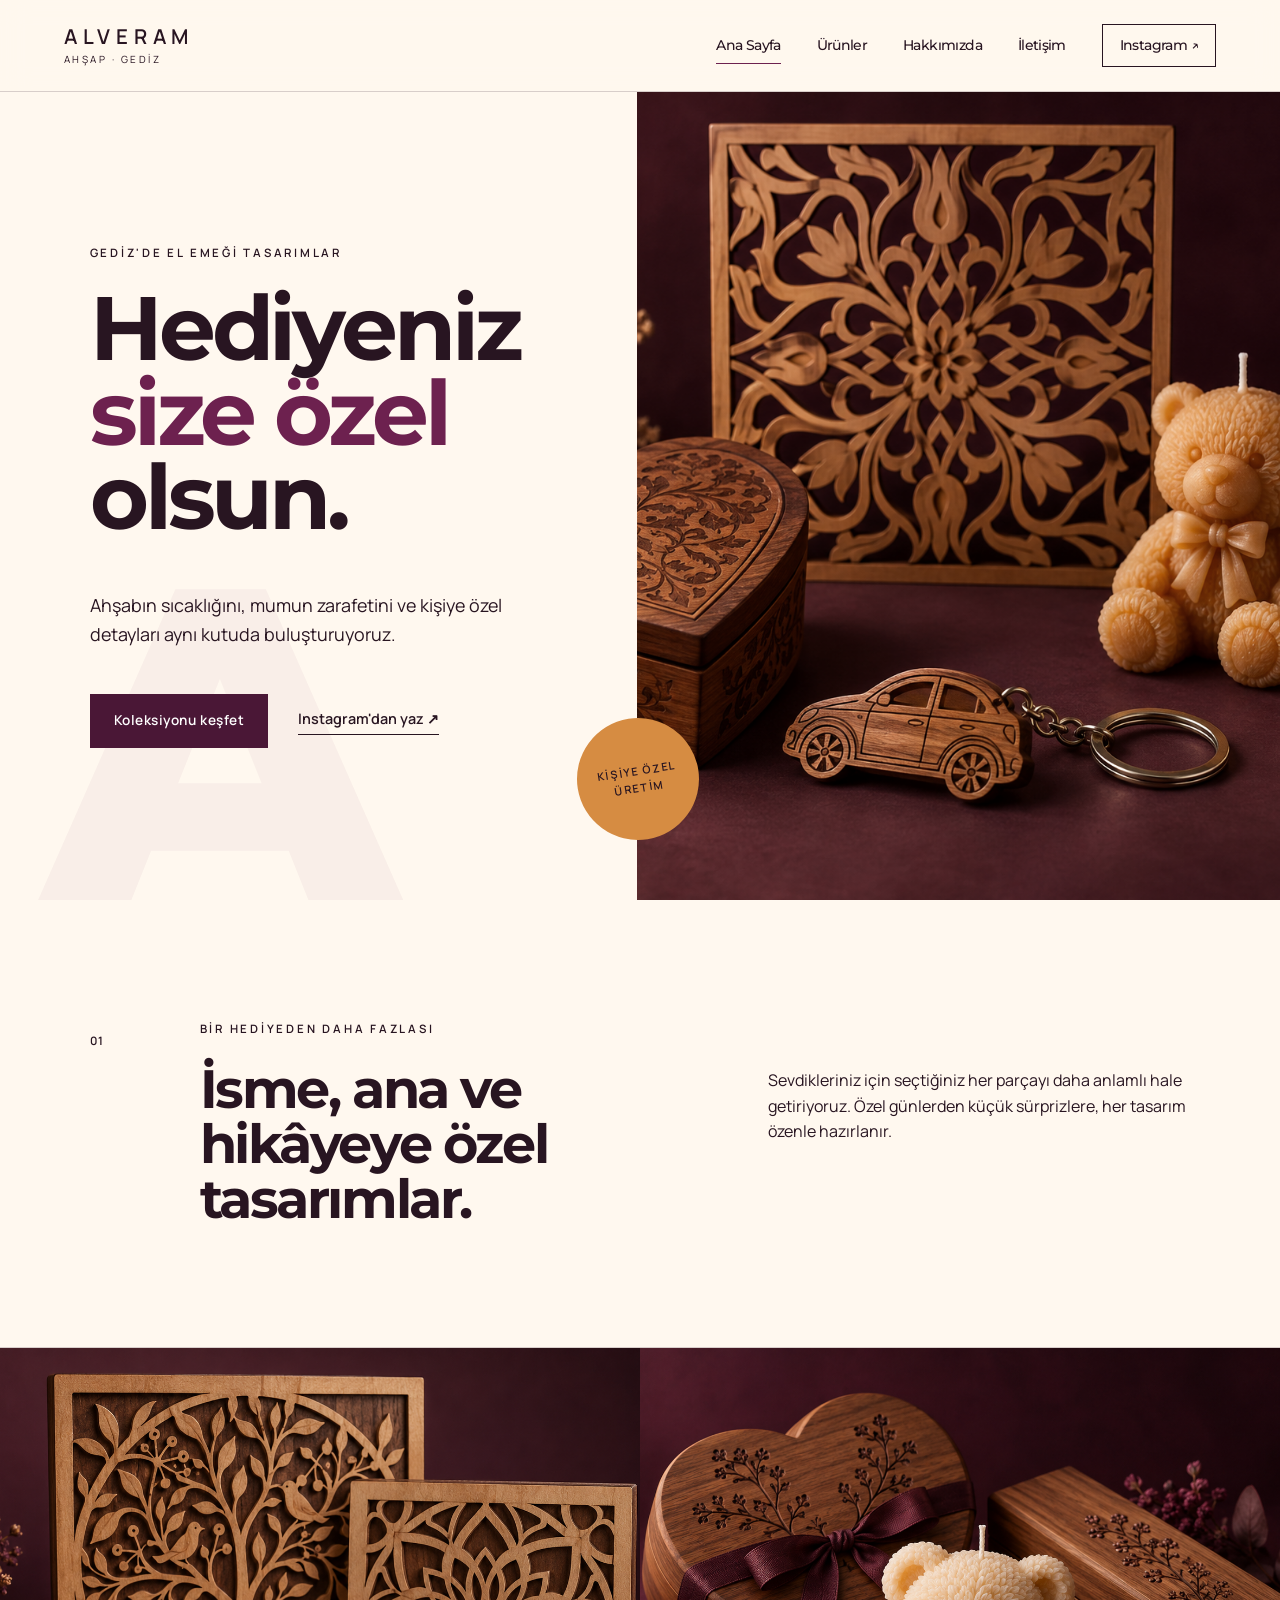
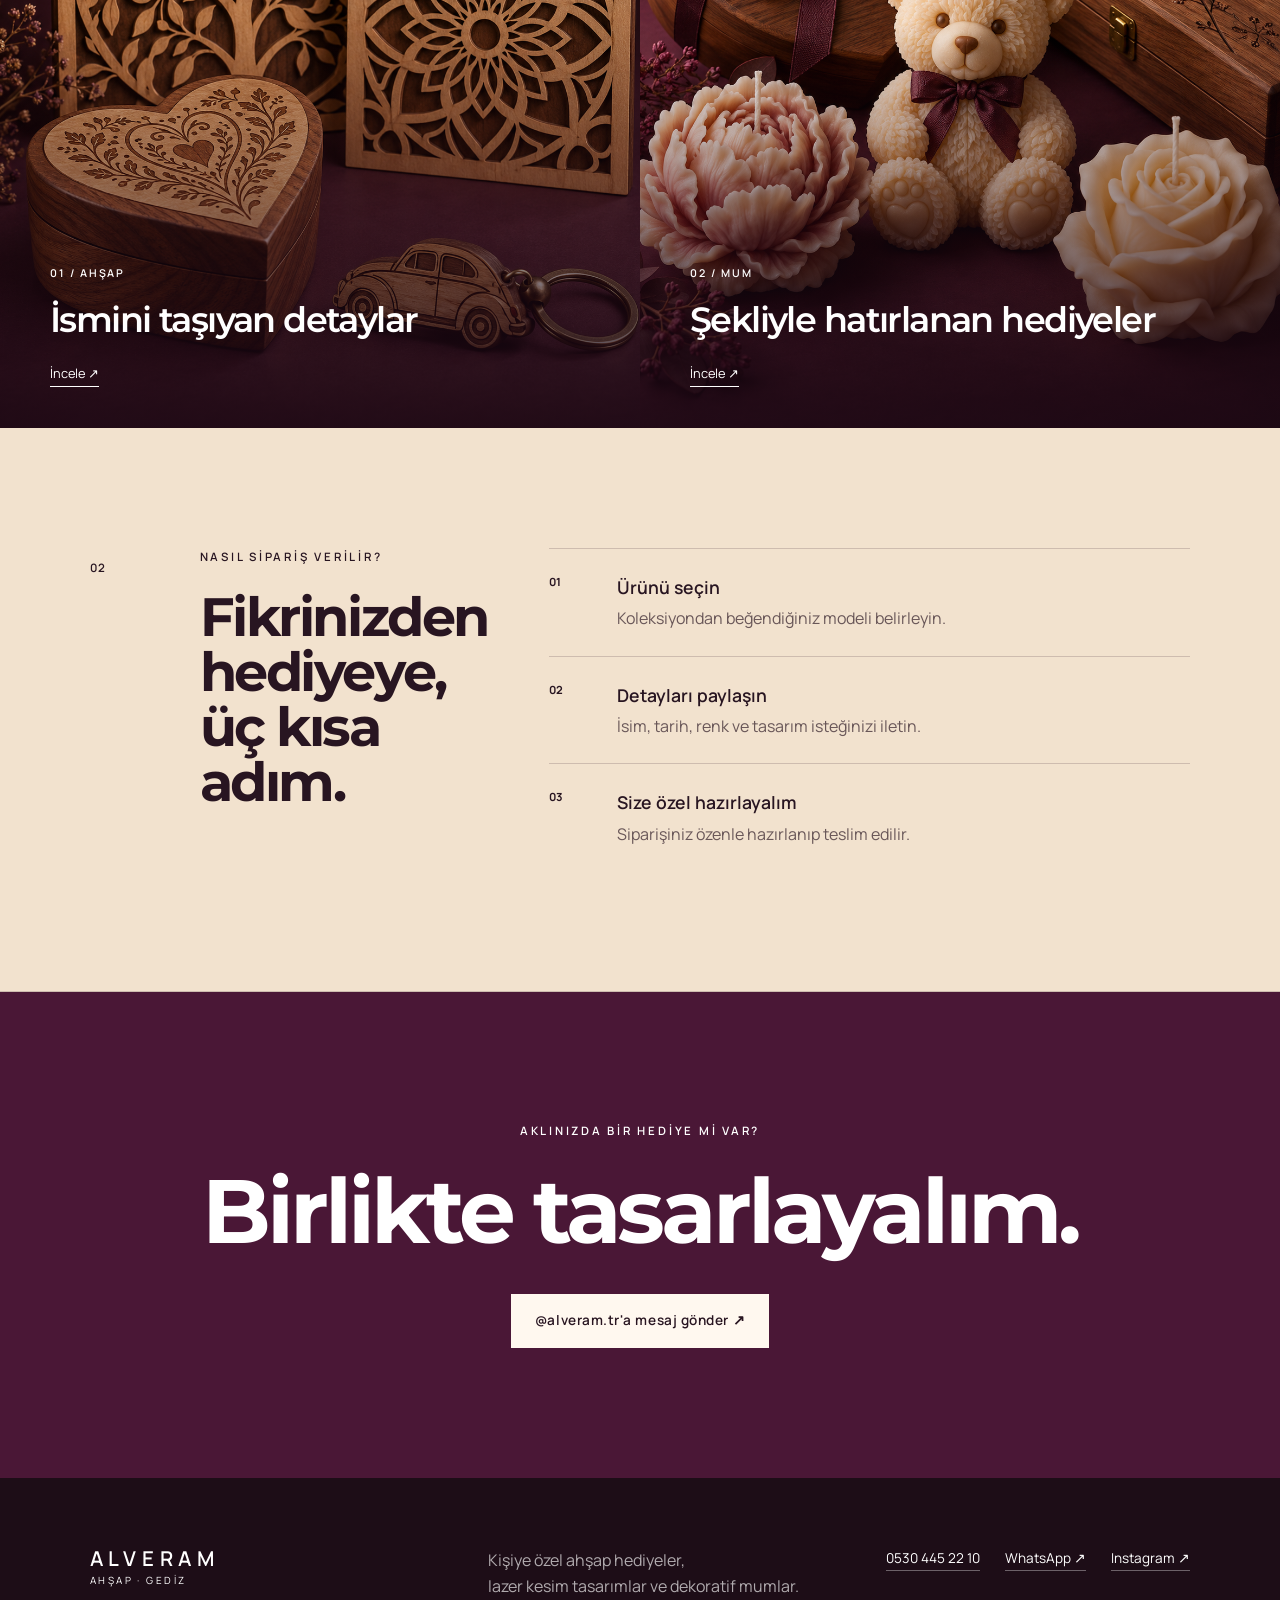
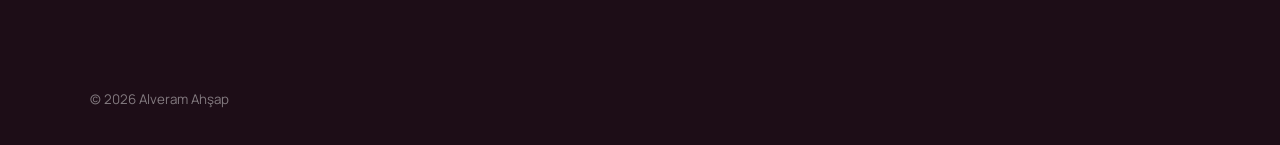
==== index.html @ 9554a05e "Add files via upload" ====
<!doctype html>
<html lang="tr"><head><meta charset="UTF-8"><meta name="viewport" content="width=device-width,initial-scale=1"><title>Alveram Ahşap | Kişiye Özel Hediyeler – Gediz</title><meta name="description" content="Gediz, Kütahya'da kişiye özel ahşap anahtarlıklar, araba hediyeleri, hediye kutuları, lazer kesim tablolar ve dekoratif mumlar."><link rel="icon" href="assets/favicon.svg"><link rel="stylesheet" href="assets/style.css"></head>
<body><div id="site-header"></div><main><section class="hero"><div class="hero-copy"><p class="eyebrow">GEDİZ'DE EL EMEĞİ TASARIMLAR</p><h1>Hediyeniz<br><em>size özel</em> olsun.</h1><p>Ahşabın sıcaklığını, mumun zarafetini ve kişiye özel detayları aynı kutuda buluşturuyoruz.</p><div class="hero-actions"><a class="button primary" href="urunler.html">Koleksiyonu keşfet</a><a class="text-link" href="https://www.instagram.com/alveram.tr/" target="_blank" rel="noopener">Instagram'dan yaz <span>↗</span></a></div></div><div class="hero-visual"><img src="assets/hero.jpg" alt="Alveram Ahşap kişiye özel hediye koleksiyonu"><span class="stamp">KİŞİYE ÖZEL<br>ÜRETİM</span></div></section><section class="intro"><p class="section-no">01</p><div><p class="eyebrow">BİR HEDİYEDEN DAHA FAZLASI</p><h2>İsme, ana ve hikâyeye özel tasarımlar.</h2></div><p>Sevdikleriniz için seçtiğiniz her parçayı daha anlamlı hale getiriyoruz. Özel günlerden küçük sürprizlere, her tasarım özenle hazırlanır.</p></section><section class="featured"><article class="feature-card wood"><img src="assets/wood.jpg" alt="Ahşap anahtarlık ve lazer kesim hediye tasarımları"><div><span>01 / AHŞAP</span><h3>İsmini taşıyan detaylar</h3><a href="urunler.html#ahsap">İncele ↗</a></div></article><article class="feature-card candle"><img src="assets/candles.jpg" alt="Ayıcık ve çiçek biçimli dekoratif mumlar"><div><span>02 / MUM</span><h3>Şekliyle hatırlanan hediyeler</h3><a href="urunler.html#mum">İncele ↗</a></div></article></section><section class="process"><p class="section-no">02</p><div><p class="eyebrow">NASIL SİPARİŞ VERİLİR?</p><h2>Fikrinizden hediyeye, üç kısa adım.</h2></div><ol><li><b>01</b><span>Ürünü seçin</span><p>Koleksiyondan beğendiğiniz modeli belirleyin.</p></li><li><b>02</b><span>Detayları paylaşın</span><p>İsim, tarih, renk ve tasarım isteğinizi iletin.</p></li><li><b>03</b><span>Size özel hazırlayalım</span><p>Siparişiniz özenle hazırlanıp teslim edilir.</p></li></ol></section><section class="cta"><p class="eyebrow">AKLINIZDA BİR HEDİYE Mİ VAR?</p><h2>Birlikte tasarlayalım.</h2><a class="button light" href="https://www.instagram.com/alveram.tr/" target="_blank" rel="noopener">@alveram.tr'a mesaj gönder ↗</a></section></main><div id="site-footer"></div><script src="assets/app.js"></script></body></html>
---- assets/style.css ----
@import url('https://fonts.googleapis.com/css2?family=Manrope:wght@400;500;600;700&family=Montserrat:wght@600;700;800&display=swap');
:root{--ink:#281521;--plum:#4a1736;--berry:#6d214f;--rose:#e7a8b9;--cream:#fff8ef;--sand:#f2e2ce;--gold:#d68c42;--line:rgba(40,21,33,.18);--serif:'Montserrat',sans-serif;--sans:'Manrope',sans-serif}
*{box-sizing:border-box}html{scroll-behavior:smooth}body{margin:0;background:var(--cream);color:var(--ink);font-family:var(--sans);font-size:16px;line-height:1.6}body.menu-open{overflow:hidden}img{display:block;width:100%;height:100%;object-fit:cover}a{color:inherit;text-decoration:none}.nav{height:92px;padding:0 clamp(22px,5vw,76px);display:flex;align-items:center;justify-content:space-between;border-bottom:1px solid var(--line);position:relative;z-index:20;background:rgba(255,248,239,.94);backdrop-filter:blur(14px)}.brand{display:flex;flex-direction:column;line-height:1}.brand span{font-weight:600;font-size:1.28rem;letter-spacing:.28em}.brand small{font-size:.62rem;letter-spacing:.25em;margin-top:8px}.nav nav{display:flex;align-items:center;gap:clamp(18px,2.8vw,42px)}.nav nav a{font-size:.85rem;font-weight:500;position:relative}.nav nav a:not(.nav-cta)::after{content:'';position:absolute;left:0;right:100%;bottom:-8px;height:1px;background:var(--berry);transition:.3s}.nav nav a:hover::after,.nav nav a.active::after{right:0}.nav-cta{border:1px solid var(--ink);padding:10px 17px}.menu-toggle{display:none;border:0;background:none;width:44px;height:44px;padding:11px}.menu-toggle i{display:block;height:1px;background:var(--ink);margin:7px 0}.hero{min-height:calc(100vh - 92px);display:grid;grid-template-columns:46% 54%;padding-left:clamp(22px,7vw,110px);overflow:hidden}.hero-copy{display:flex;flex-direction:column;justify-content:center;padding:70px 8vw 70px 0;position:relative}.hero-copy:after{content:'A';position:absolute;font-family:var(--serif);font-style:italic;font-size:29rem;line-height:1;color:rgba(109,33,79,.045);z-index:-1;left:-4vw;bottom:-5rem}.eyebrow{font-size:.72rem;font-weight:600;letter-spacing:.24em;margin:0 0 24px}.hero h1,.page-head h1,.about-hero h1,.contact-hero h1{font-size:clamp(3.5rem,7vw,7rem);line-height:.9;letter-spacing:-.055em;margin:0 0 34px;font-weight:500}.hero h1 em,.page-head h1 em,.about-hero h1 em,.contact-hero h1 em{font-family:var(--serif);color:var(--berry);font-weight:500}.hero-copy>p:not(.eyebrow){max-width:520px;font-size:1.12rem}.hero-actions{display:flex;align-items:center;gap:30px;margin-top:28px}.button{display:inline-flex;justify-content:center;align-items:center;min-height:54px;padding:13px 24px;font-size:.85rem;font-weight:600;letter-spacing:.04em}.primary{background:var(--plum);color:white}.text-link{font-size:.9rem;font-weight:600;border-bottom:1px solid var(--ink);padding-bottom:4px}.hero-visual{position:relative;min-height:650px;background:var(--plum)}.hero-visual img{filter:saturate(.92)}.stamp{position:absolute;left:-60px;bottom:60px;width:122px;height:122px;border-radius:50%;background:var(--gold);display:flex;align-items:center;justify-content:center;text-align:center;font-size:.68rem;font-weight:600;letter-spacing:.16em;transform:rotate(-9deg)}.intro,.process,.manifesto,.order-guide{padding:120px clamp(22px,7vw,110px);display:grid;grid-template-columns:70px minmax(260px,1fr) minmax(280px,.8fr);gap:40px;border-bottom:1px solid var(--line)}.section-no{font-size:.72rem;font-weight:600;letter-spacing:.14em}.intro h2,.process h2,.catalog-title h2,.manifesto h2,.order-guide h2{font-family:var(--serif);font-size:clamp(2.2rem,4.2vw,4rem);font-style:italic;font-weight:500;line-height:1.08;margin:0}.intro>p:last-child{max-width:450px;margin-top:48px}.featured{display:grid;grid-template-columns:1fr 1fr}.feature-card{height:680px;position:relative;overflow:hidden}.feature-card:after{content:'';position:absolute;inset:40% 0 0;background:linear-gradient(transparent,rgba(28,8,20,.88))}.feature-card img{transition:transform .7s}.feature-card:hover img{transform:scale(1.035)}.feature-card>div{position:absolute;z-index:2;left:50px;right:50px;bottom:42px;color:white}.feature-card span,.contact-card>span{font-size:.67rem;letter-spacing:.18em;font-weight:600}.feature-card h3{font-family:var(--serif);font-size:2.2rem;font-style:italic;margin:7px 0 12px}.feature-card a{font-size:.8rem;border-bottom:1px solid currentColor;padding-bottom:4px}.process{background:var(--sand);grid-template-columns:70px .65fr 1.35fr}.process ol{list-style:none;padding:0;margin:0}.process li{display:grid;grid-template-columns:50px 1fr;column-gap:18px;padding:24px 0;border-top:1px solid var(--line)}.process li b{grid-row:1/3;font-size:.7rem}.process li span{font-weight:600;font-size:1.1rem}.process li p{margin:5px 0 0;color:rgba(40,21,33,.68)}.cta{padding:130px 22px;text-align:center;background:var(--plum);color:white}.cta h2{font-family:var(--serif);font-size:clamp(3rem,7vw,6.5rem);font-style:italic;font-weight:500;line-height:1;margin:0 0 38px}.light{background:var(--cream);color:var(--ink)}.page{overflow:hidden}.page-head{padding:110px clamp(22px,7vw,110px) 80px}.page-head>p:last-child{max-width:590px;font-size:1.1rem}.category-nav{position:sticky;top:0;z-index:12;display:flex;justify-content:center;gap:10px;padding:16px 22px;background:var(--plum);color:white}.category-nav a{padding:8px 18px;font-size:.8rem;border:1px solid rgba(255,255,255,.3)}.catalog-section{padding:110px clamp(22px,7vw,110px)}.catalog-section.alt{background:var(--sand)}.catalog-title{display:grid;grid-template-columns:70px 1fr;gap:40px;margin-bottom:58px}.product-grid{display:grid;grid-template-columns:repeat(3,1fr);border-top:1px solid var(--line);border-left:1px solid var(--line)}.product-card{min-height:330px;padding:35px;border-right:1px solid var(--line);border-bottom:1px solid var(--line);display:flex;flex-direction:column;justify-content:flex-end}.product-card.visual{padding:0;grid-row:span 2;min-height:660px}.product-card.visual.tall{grid-row:auto;min-height:430px}.product-card>span{font-size:.7rem;letter-spacing:.14em;margin-bottom:auto}.product-card h3{font-family:var(--serif);font-style:italic;font-weight:500;font-size:2rem;line-height:1.1;margin:30px 0 10px}.product-card p{margin:0;color:rgba(40,21,33,.68)}.compact{padding:100px 22px}.compact h2{font-size:clamp(2.7rem,6vw,5.5rem)}.about-hero{padding:110px clamp(22px,7vw,110px);display:grid;grid-template-columns:1.4fr .6fr;gap:7vw;align-items:end}.about-note{border-top:1px solid var(--line);padding-top:24px}.about-note span{font-size:.7rem;letter-spacing:.15em}.about-note p{font-size:1.12rem;margin-top:28px}.about-image{height:70vh;min-height:540px}.manifesto{grid-template-columns:70px 1fr .8fr}.manifesto>div>p:last-child{max-width:650px;margin-top:32px}.manifesto blockquote{font-family:var(--serif);font-size:2rem;font-style:italic;line-height:1.35;margin:52px 0 0;padding-left:30px;border-left:2px solid var(--gold)}.values{display:grid;grid-template-columns:repeat(3,1fr);background:var(--plum);color:white;padding:0 clamp(22px,7vw,110px)}.values article{padding:70px 40px;min-height:320px;border-right:1px solid rgba(255,255,255,.18)}.values article:first-child{border-left:1px solid rgba(255,255,255,.18)}.values span{font-size:.7rem}.values h3{font-family:var(--serif);font-style:italic;font-size:2.4rem;font-weight:500;margin:70px 0 12px}.contact-hero{padding:110px clamp(22px,7vw,110px) 90px}.contact-hero>p:last-child{max-width:670px;font-size:1.12rem}.contact-grid{display:grid;grid-template-columns:1fr 1fr}.contact-card{min-height:420px;padding:60px clamp(28px,6vw,90px);display:flex;flex-direction:column;align-items:flex-start}.contact-card.instagram{background:var(--berry);color:white}.contact-card.location{background:var(--sand)}.contact-card h2{font-family:var(--serif);font-size:clamp(2.7rem,5vw,5rem);font-style:italic;font-weight:500;margin:50px 0 15px;line-height:1}.contact-card p{max-width:480px}.contact-card b{margin-top:auto;border-bottom:1px solid currentColor}.order-guide{grid-template-columns:70px .8fr 1.2fr}.order-guide ul{list-style:none;margin:0;padding:0}.order-guide li{padding:22px 0;border-top:1px solid var(--line);font-weight:500}.order-guide li span{display:inline-block;width:54px;font-size:.7rem}footer{padding:70px clamp(22px,7vw,110px) 35px;background:#1d0d17;color:white;display:grid;grid-template-columns:1fr 1fr auto;gap:50px;align-items:start}.footer-brand{color:white}footer p{margin:0;color:rgba(255,255,255,.65)}footer>div:nth-child(3){display:flex;gap:25px}footer a{font-size:.85rem;border-bottom:1px solid rgba(255,255,255,.35)}footer>small{grid-column:1/-1;margin-top:40px;color:rgba(255,255,255,.45)}
@media(max-width:900px){.nav{height:76px}.nav nav{display:none;position:fixed;inset:76px 0 0;background:var(--cream);flex-direction:column;align-items:flex-start;padding:50px 28px;gap:28px}.nav nav.open{display:flex}.nav nav a{font-family:var(--serif);font-style:italic;font-size:2rem}.nav-cta{font-family:var(--sans)!important;font-style:normal!important;font-size:.85rem!important}.menu-toggle{display:block}.hero{grid-template-columns:1fr;padding:0}.hero-copy{padding:80px 24px}.hero-copy:after{font-size:18rem}.hero-visual{min-height:520px}.stamp{left:auto;right:20px;bottom:20px;width:102px;height:102px}.intro,.process,.manifesto,.order-guide{padding:80px 24px;grid-template-columns:45px 1fr}.intro>p:last-child,.process ol,.manifesto blockquote,.order-guide ul{grid-column:2}.featured{grid-template-columns:1fr}.feature-card{height:560px}.feature-card>div{left:26px;right:26px}.process{grid-template-columns:45px 1fr}.page-head,.about-hero,.contact-hero{padding:80px 24px 60px}.category-nav{justify-content:flex-start;overflow-x:auto}.category-nav a{white-space:nowrap}.catalog-section{padding:80px 24px}.product-grid{grid-template-columns:1fr 1fr}.product-card.visual{grid-row:auto;min-height:430px}.about-hero{grid-template-columns:1fr}.about-image{height:58vh}.values{grid-template-columns:1fr;padding:0 24px}.values article,.values article:first-child{border-left:1px solid rgba(255,255,255,.18);border-bottom:1px solid rgba(255,255,255,.18)}.contact-grid{grid-template-columns:1fr}.order-guide{grid-template-columns:45px 1fr}footer{grid-template-columns:1fr 1fr}.footer-brand{grid-column:1/-1}}
@media(max-width:580px){.brand span{font-size:1.05rem}.hero h1,.page-head h1,.about-hero h1,.contact-hero h1{font-size:3.3rem}.hero-actions{align-items:flex-start;flex-direction:column}.hero-visual{min-height:440px}.intro,.process,.manifesto,.order-guide{grid-template-columns:1fr;gap:20px}.intro>p:last-child,.process ol,.manifesto blockquote,.order-guide ul{grid-column:1}.section-no{margin-bottom:0}.feature-card{height:500px}.catalog-title{grid-template-columns:1fr;gap:12px}.product-grid{grid-template-columns:1fr}.product-card{min-height:270px}.contact-card{min-height:380px}.cta{padding:90px 22px}footer{grid-template-columns:1fr}footer>div:nth-child(3){flex-direction:column;align-items:flex-start;gap:12px}}
@media(prefers-reduced-motion:reduce){html{scroll-behavior:auto}.feature-card img{transition:none}}

/* Daha doğal, çağdaş marka tipografisi */
:root{--serif:'Montserrat',sans-serif;--sans:'Manrope',sans-serif}
.hero h1,.page-head h1,.about-hero h1,.contact-hero h1,.intro h2,.process h2,.catalog-title h2,.manifesto h2,.order-guide h2,.feature-card h3,.product-card h3,.values h3,.contact-card h2,.cta h2,.nav nav a{font-family:var(--serif);font-style:normal;letter-spacing:-.045em}
.hero h1,.page-head h1,.about-hero h1,.contact-hero h1{font-weight:700;line-height:.94}
.hero h1 em,.page-head h1 em,.about-hero h1 em,.contact-hero h1 em{font-family:inherit;font-style:normal;font-weight:700;color:var(--berry)}
.intro h2,.process h2,.catalog-title h2,.manifesto h2,.order-guide h2,.cta h2{font-weight:700;line-height:1.02}
.feature-card h3,.product-card h3,.values h3,.contact-card h2{font-weight:600}
.hero-copy:after{font-family:var(--serif);font-style:normal;font-weight:800}
.manifesto blockquote{font-family:var(--sans);font-style:normal;font-size:1.55rem;font-weight:500;line-height:1.5}
@media(max-width:900px){.nav nav a{font-family:var(--serif);font-style:normal;font-weight:700;letter-spacing:-.03em}.nav-cta{font-family:var(--sans)!important;font-style:normal!important;letter-spacing:0!important}}

/* Mobil menü: içerikten tamamen bağımsız, tam ekran katman */
@media(max-width:900px){
  .nav{position:relative;z-index:1000;background:var(--cream)}
  .nav nav{position:fixed;z-index:999;top:76px;right:0;bottom:0;left:0;width:100%;height:calc(100dvh - 76px);padding:42px 28px 32px;background:var(--cream);overflow-y:auto;overscroll-behavior:contain;align-items:flex-start;justify-content:flex-start;gap:0}
  .nav nav.open{display:flex}
  .nav nav a{display:block;width:100%;padding:18px 0;border-bottom:1px solid var(--line);font-size:clamp(1.55rem,7vw,2rem);line-height:1.15}
  .nav nav a:not(.nav-cta)::after{display:none}
  .nav nav .nav-cta{width:auto;margin-top:28px;padding:13px 18px;border:1px solid var(--ink);font-size:.9rem!important}
  .menu-toggle{position:relative;z-index:1001}
  .menu-toggle i{transition:transform .25s ease,opacity .2s ease}
  .menu-toggle[aria-expanded="true"] i:first-child{transform:translateY(4px) rotate(45deg)}
  .menu-toggle[aria-expanded="true"] i:last-child{transform:translateY(-4px) rotate(-45deg)}
  body.menu-open main,body.menu-open #site-footer{visibility:hidden}
}

/* Telefon ekranlarında taşma ve iletişim düzeni */
html,body{width:100%;max-width:100%;overflow-x:hidden}
body *{min-width:0}
img,svg{max-width:100%}
.contact-actions{display:flex;flex-wrap:wrap;gap:12px;margin-top:auto;padding-top:28px}
.contact-actions a{display:inline-flex;align-items:center;min-height:46px;padding:10px 16px;border:1px solid currentColor;font-size:.85rem;font-weight:700}
.cta-actions{display:flex;flex-wrap:wrap;justify-content:center;gap:14px}
.outline-light{color:white;border:1px solid rgba(255,255,255,.7)}
.simple-grid .product-card{min-height:300px}
@media(max-width:900px){
  .hero,.page,.catalog-section,.product-grid,.contact-grid,.about-hero,.intro,.process,.manifesto,.order-guide,footer{width:100%;max-width:100%}
  .hero-copy,.page-head,.catalog-section,.contact-hero,.about-hero,.contact-card,.product-card{overflow-wrap:anywhere}
  .category-nav{max-width:100vw;-webkit-overflow-scrolling:touch;scrollbar-width:none}
  .category-nav::-webkit-scrollbar{display:none}
  footer>div:nth-child(3){flex-wrap:wrap}
}
@media(max-width:580px){
  .hero h1,.page-head h1,.about-hero h1,.contact-hero h1{font-size:clamp(2.55rem,13vw,3.2rem);line-height:1}
  .intro h2,.process h2,.catalog-title h2,.manifesto h2,.order-guide h2,.cta h2{font-size:clamp(2rem,10vw,3rem)}
  .product-card h3,.values h3,.contact-card h2{font-size:clamp(1.65rem,8vw,2.3rem)}
  .hero-copy,.page-head,.catalog-section,.contact-hero,.about-hero{padding-left:20px;padding-right:20px}
  .hero-actions,.cta-actions,.contact-actions{width:100%}
  .hero-actions .button,.cta-actions .button,.contact-actions a{width:100%;justify-content:center;text-align:center}
  .product-grid,.contact-grid,.values{grid-template-columns:minmax(0,1fr)}
  .product-card.visual,.product-card.visual.tall{min-height:380px}
  footer{padding-left:22px;padding-right:22px}
  footer>div:nth-child(3){width:100%;flex-direction:column;align-items:flex-start}
}

/* Ürünler sayfası */
.products-hero{display:grid;grid-template-columns:minmax(0,1fr) minmax(420px,.82fr);min-height:720px;background:var(--cream)}
.products-hero-copy{display:flex;flex-direction:column;justify-content:center;padding:90px clamp(32px,7vw,110px)}
.products-hero h1{margin:0 0 34px;font-family:var(--serif);font-size:clamp(3.8rem,6.5vw,6.8rem);font-weight:700;letter-spacing:-.065em;line-height:.9}
.products-hero h1 span{color:var(--berry)}
.products-hero-copy>p:not(.eyebrow){max-width:590px;margin:0 0 30px;font-size:1.08rem}
.products-hero-copy .text-link{align-self:flex-start}
.products-hero-image{position:relative;min-height:620px;overflow:hidden;background:var(--plum)}
.products-hero-image img{transition:transform .7s ease}
.products-hero-image:hover img{transform:scale(1.025)}
.products-hero-image>span{position:absolute;right:30px;bottom:30px;display:flex;width:118px;height:118px;align-items:center;justify-content:center;border-radius:50%;background:var(--gold);font-size:.65rem;font-weight:700;letter-spacing:.14em;line-height:1.5;text-align:center;transform:rotate(7deg)}
.product-categories{top:0;gap:12px;padding:18px clamp(22px,7vw,110px);justify-content:flex-start}
.product-categories a{flex:0 0 auto;border-radius:999px;padding:9px 18px;background:rgba(255,255,255,.05);transition:background .2s,color .2s}
.product-categories a:hover{background:var(--cream);color:var(--plum)}
.collection{padding:110px clamp(22px,7vw,110px);scroll-margin-top:72px}
.collection-tinted{background:var(--sand)}
.collection-heading{display:grid;grid-template-columns:70px minmax(0,1fr);gap:28px;max-width:980px;margin-bottom:52px}
.collection-heading>span{padding-top:8px;font-size:.72rem;font-weight:700;letter-spacing:.14em}
.collection-heading .eyebrow{margin-bottom:18px}
.collection-heading h2{margin:0;font-family:var(--serif);font-size:clamp(2.5rem,4.5vw,4.8rem);font-weight:700;letter-spacing:-.055em;line-height:1}
.collection-layout{display:grid;grid-template-columns:minmax(0,1.1fr) minmax(320px,.9fr);gap:0;border:1px solid var(--line)}
.collection-layout.reverse{grid-template-columns:minmax(320px,.9fr) minmax(0,1.1fr)}
.collection-layout.reverse .collection-image{order:2}
.collection-image{position:relative;min-height:650px;margin:0;overflow:hidden;background:var(--plum)}
.collection-image img{transition:transform .6s ease}
.collection-image:hover img{transform:scale(1.025)}
.collection-image figcaption{position:absolute;left:20px;bottom:20px;padding:9px 13px;background:rgba(255,248,239,.92);font-size:.7rem;font-weight:600;letter-spacing:.04em}
.collection-image.wide-crop img{object-position:center}
.collection-cards{display:grid;grid-template-rows:repeat(3,1fr)}
.collection-cards.two-cards{grid-template-rows:repeat(2,1fr)}
.collection-cards article{display:grid;grid-template-columns:46px minmax(0,1fr);align-content:center;padding:34px clamp(26px,4vw,58px);border-bottom:1px solid var(--line)}
.collection-cards article:last-child{border-bottom:0}
.collection-cards article>span{grid-row:1/3;padding-top:7px;font-size:.68rem;font-weight:700;letter-spacing:.12em}
.collection-cards h3,.compact-products h3{margin:0 0 10px;font-family:var(--serif);font-size:clamp(1.45rem,2.4vw,2.15rem);font-weight:700;letter-spacing:-.04em;line-height:1.08}
.collection-cards p,.compact-products p{margin:0;color:rgba(40,21,33,.68)}
.compact-products{display:grid;grid-template-columns:repeat(3,minmax(0,1fr));border-top:1px solid var(--line);border-left:1px solid var(--line)}
.compact-products article{display:flex;min-height:330px;flex-direction:column;justify-content:flex-end;padding:34px;border-right:1px solid var(--line);border-bottom:1px solid var(--line)}
.compact-products b{margin-bottom:auto;font-size:.68rem;letter-spacing:.12em}
.product-order{display:grid;grid-template-columns:minmax(0,1fr) auto;gap:60px;align-items:end;padding:100px clamp(22px,7vw,110px);background:var(--plum);color:white}
.product-order h2{max-width:820px;margin:0 0 24px;font-family:var(--serif);font-size:clamp(2.7rem,5vw,5.2rem);font-weight:700;letter-spacing:-.055em;line-height:1}
.product-order>div>p:last-child{max-width:650px;color:rgba(255,255,255,.72)}
.product-order-actions{display:flex;min-width:230px;flex-direction:column;gap:18px;align-items:stretch;text-align:center}
.product-order-actions>a:last-child{padding:12px;border-bottom:1px solid rgba(255,255,255,.55);font-weight:700}
@media(max-width:900px){
  .products-hero{grid-template-columns:1fr;min-height:auto}
  .products-hero-copy{padding:76px 24px 64px}
  .products-hero h1{font-size:clamp(3rem,11vw,5rem)}
  .products-hero-image{min-height:520px}
  .product-categories{position:sticky;top:0;z-index:50;display:flex;flex-wrap:nowrap;gap:8px;overflow-x:auto;padding:14px 18px}
  .product-categories a{flex:0 0 auto;width:auto;padding:9px 15px;font-size:.78rem}
  .collection{padding:76px 22px}
  .collection-layout,.collection-layout.reverse{grid-template-columns:1fr}
  .collection-layout.reverse .collection-image{order:0}
  .collection-image{min-height:520px}
  .compact-products{grid-template-columns:1fr}
  .compact-products article{min-height:240px}
  .product-order{grid-template-columns:1fr;align-items:start}
  .product-order-actions{min-width:0;max-width:360px}
}
@media(max-width:580px){
  .products-hero-copy{padding:62px 20px 52px}
  .products-hero h1{font-size:clamp(2.75rem,13vw,3.8rem);line-height:.95}
  .products-hero-copy>p:not(.eyebrow){font-size:1rem}
  .products-hero-image{min-height:390px}
  .products-hero-image>span{right:18px;bottom:18px;width:92px;height:92px;font-size:.55rem}
  .collection{padding:64px 18px}
  .collection-heading{grid-template-columns:1fr;gap:8px;margin-bottom:30px}
  .collection-heading>span{padding:0}
  .collection-heading h2{font-size:clamp(2rem,10vw,2.75rem)}
  .collection-image{min-height:350px}
  .collection-image figcaption{right:12px;bottom:12px;left:12px;text-align:center}
  .collection-cards{grid-template-rows:none}
  .collection-cards.two-cards{grid-template-rows:none}
  .collection-cards article{grid-template-columns:36px minmax(0,1fr);padding:26px 20px}
  .collection-cards article>span{padding-top:4px}
  .collection-cards h3,.compact-products h3{font-size:1.5rem}
  .compact-products article{min-height:0;padding:26px 22px}
  .compact-products b{margin:0 0 34px}
  .product-order{gap:36px;padding:72px 20px}
  .product-order h2{font-size:clamp(2.2rem,11vw,3rem)}
  .product-order-actions{width:100%;max-width:none}
}
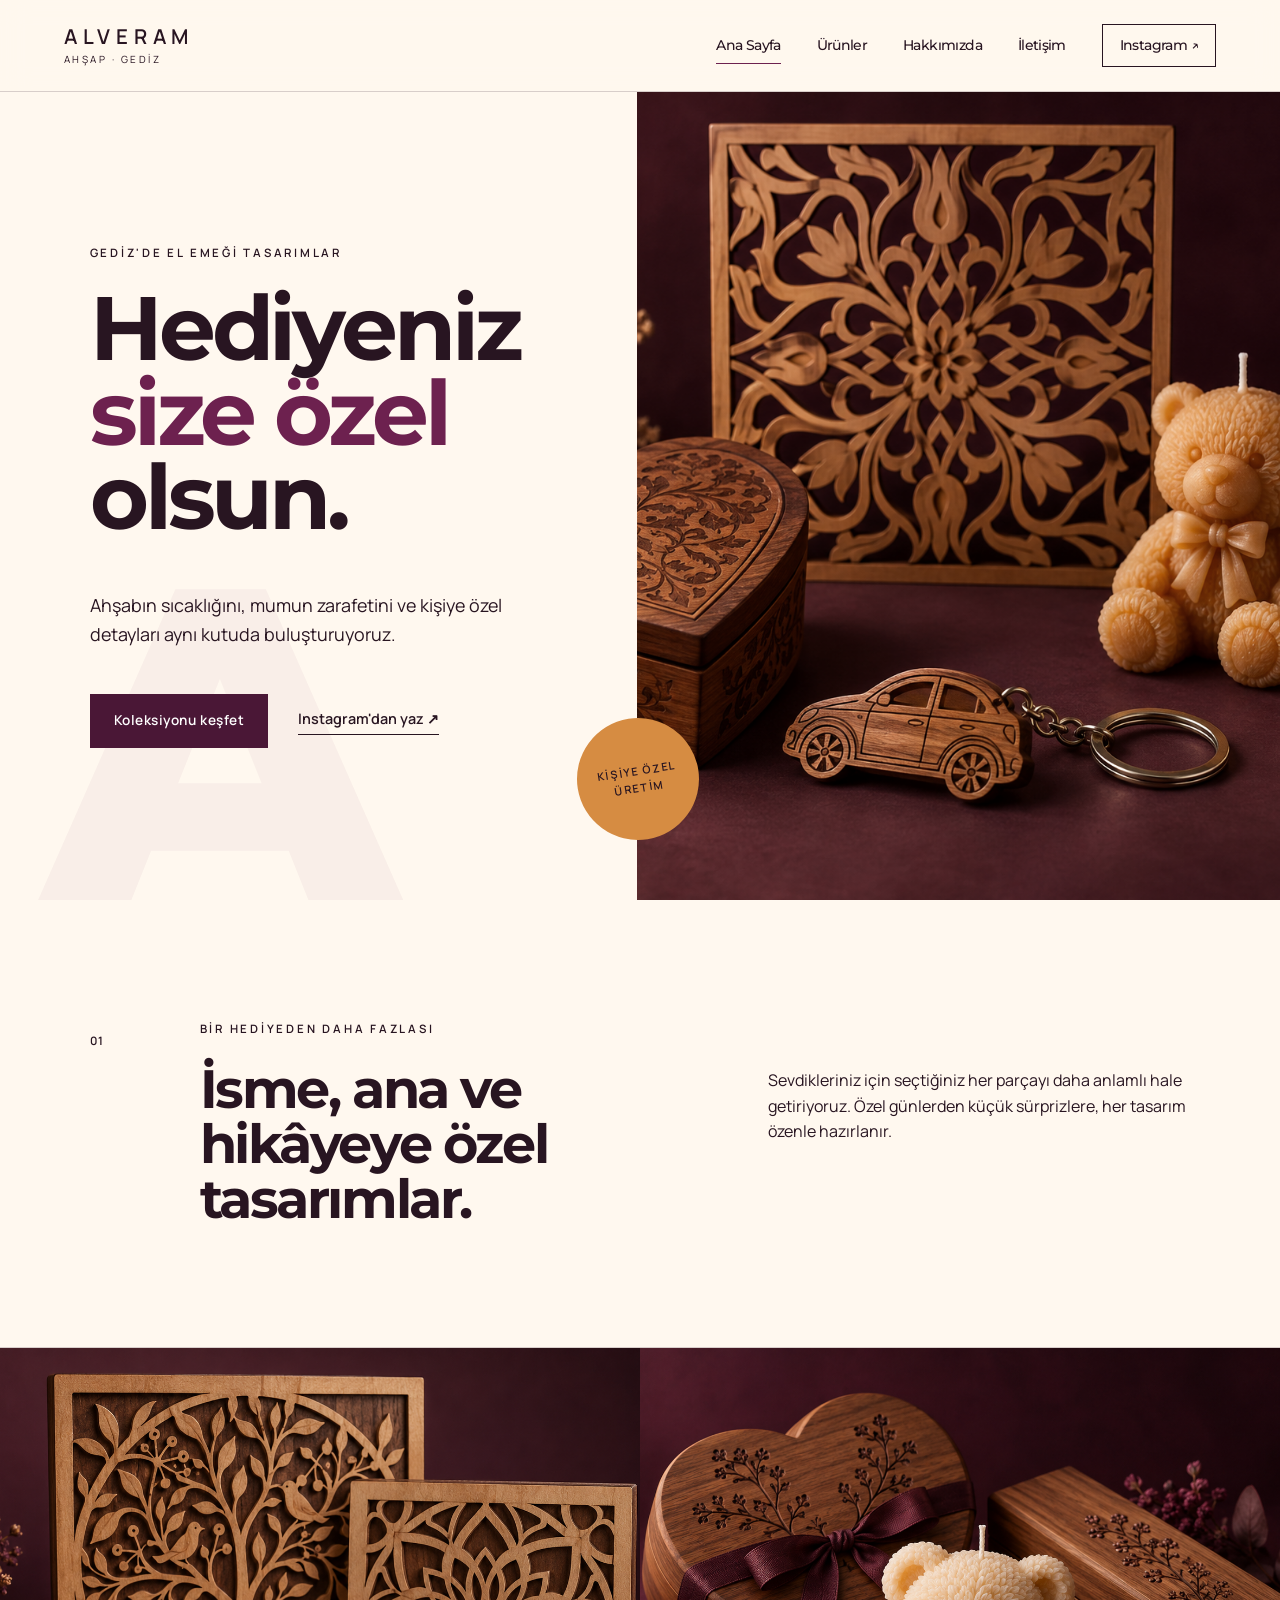
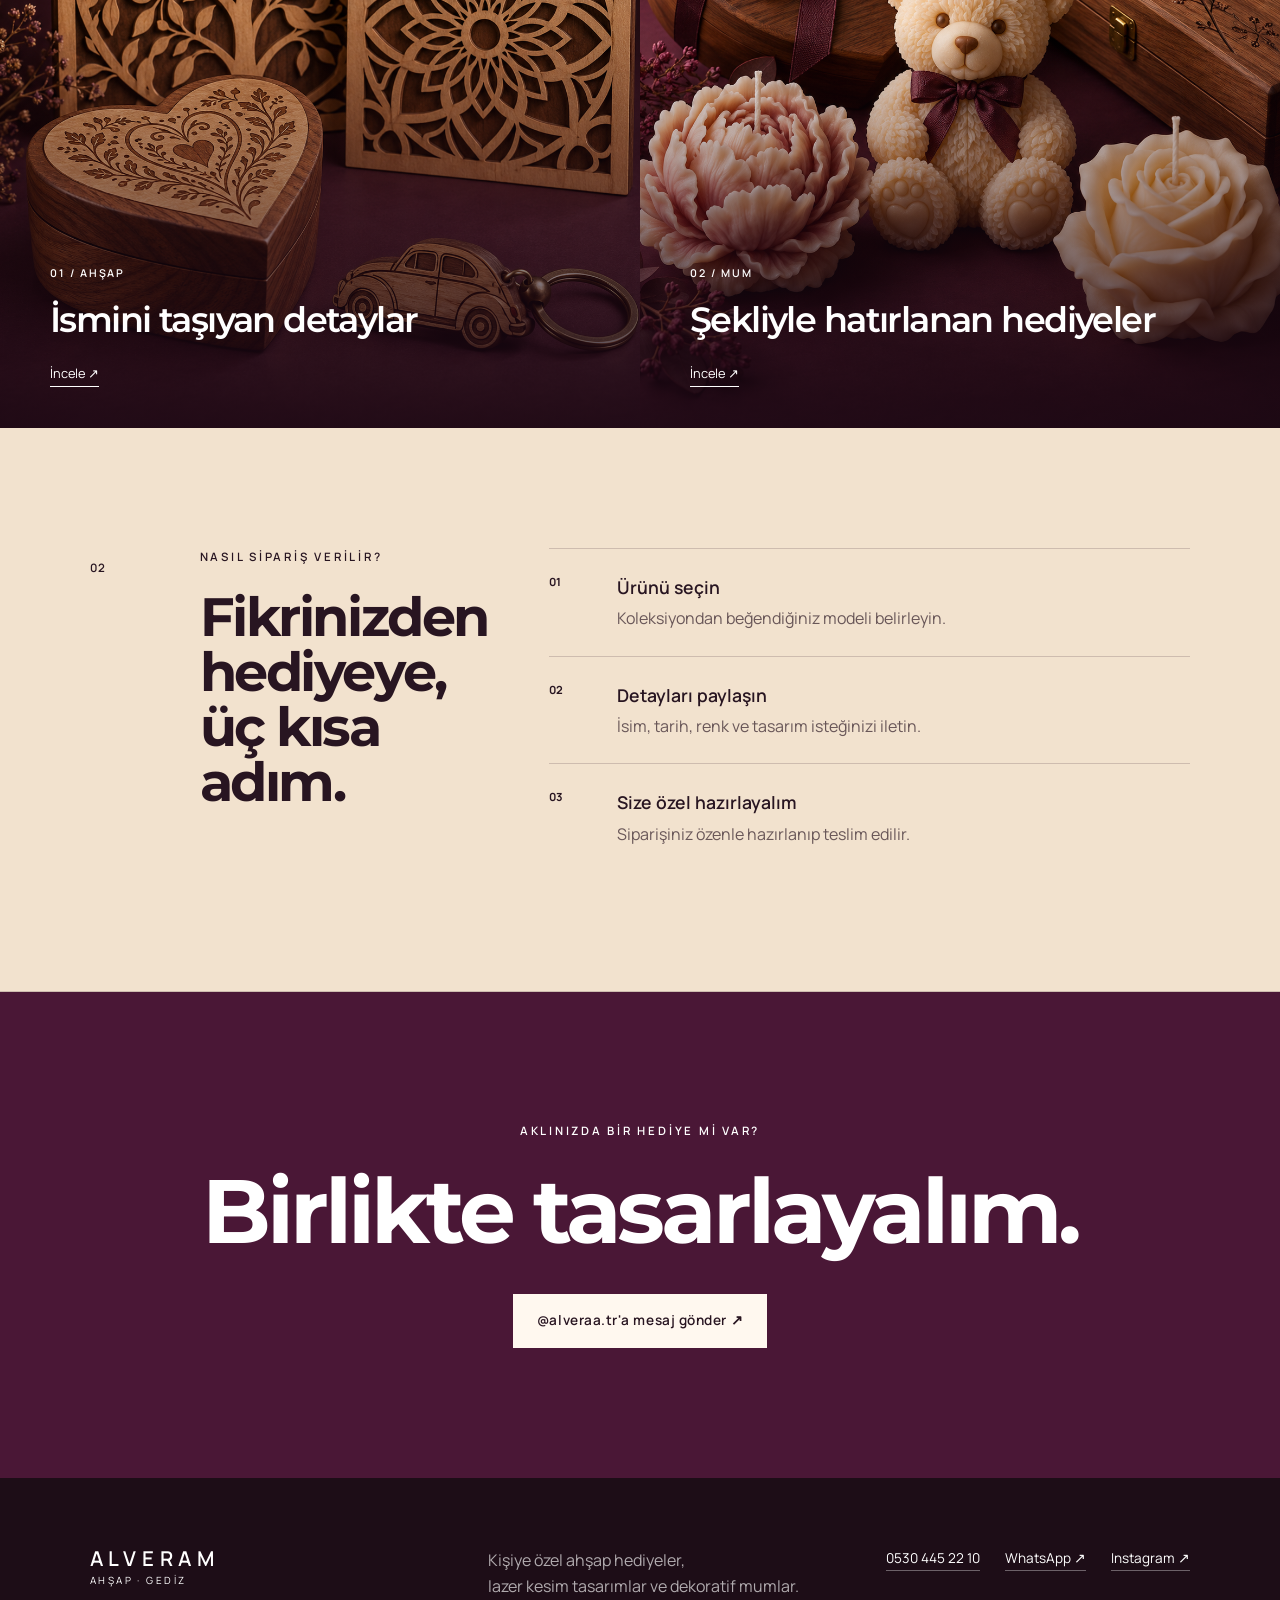
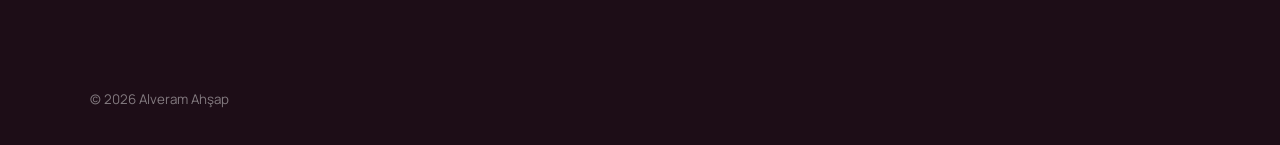
==== commit 1861ec87: "Add files via upload" ====
--- a/index.html
+++ b/index.html
@@ -1,3 +1,3 @@
 <!doctype html>
-<html lang="tr"><head><meta charset="UTF-8"><meta name="viewport" content="width=device-width,initial-scale=1"><title>Alveram Ahşap | Kişiye Özel Hediyeler – Gediz</title><meta name="description" content="Gediz, Kütahya'da kişiye özel ahşap anahtarlıklar, araba hediyeleri, hediye kutuları, lazer kesim tablolar ve dekoratif mumlar."><link rel="icon" href="assets/favicon.svg"><link rel="stylesheet" href="assets/style.css"></head>
-<body><div id="site-header"></div><main><section class="hero"><div class="hero-copy"><p class="eyebrow">GEDİZ'DE EL EMEĞİ TASARIMLAR</p><h1>Hediyeniz<br><em>size özel</em> olsun.</h1><p>Ahşabın sıcaklığını, mumun zarafetini ve kişiye özel detayları aynı kutuda buluşturuyoruz.</p><div class="hero-actions"><a class="button primary" href="urunler.html">Koleksiyonu keşfet</a><a class="text-link" href="https://www.instagram.com/alveram.tr/" target="_blank" rel="noopener">Instagram'dan yaz <span>↗</span></a></div></div><div class="hero-visual"><img src="assets/hero.jpg" alt="Alveram Ahşap kişiye özel hediye koleksiyonu"><span class="stamp">KİŞİYE ÖZEL<br>ÜRETİM</span></div></section><section class="intro"><p class="section-no">01</p><div><p class="eyebrow">BİR HEDİYEDEN DAHA FAZLASI</p><h2>İsme, ana ve hikâyeye özel tasarımlar.</h2></div><p>Sevdikleriniz için seçtiğiniz her parçayı daha anlamlı hale getiriyoruz. Özel günlerden küçük sürprizlere, her tasarım özenle hazırlanır.</p></section><section class="featured"><article class="feature-card wood"><img src="assets/wood.jpg" alt="Ahşap anahtarlık ve lazer kesim hediye tasarımları"><div><span>01 / AHŞAP</span><h3>İsmini taşıyan detaylar</h3><a href="urunler.html#ahsap">İncele ↗</a></div></article><article class="feature-card candle"><img src="assets/candles.jpg" alt="Ayıcık ve çiçek biçimli dekoratif mumlar"><div><span>02 / MUM</span><h3>Şekliyle hatırlanan hediyeler</h3><a href="urunler.html#mum">İncele ↗</a></div></article></section><section class="process"><p class="section-no">02</p><div><p class="eyebrow">NASIL SİPARİŞ VERİLİR?</p><h2>Fikrinizden hediyeye, üç kısa adım.</h2></div><ol><li><b>01</b><span>Ürünü seçin</span><p>Koleksiyondan beğendiğiniz modeli belirleyin.</p></li><li><b>02</b><span>Detayları paylaşın</span><p>İsim, tarih, renk ve tasarım isteğinizi iletin.</p></li><li><b>03</b><span>Size özel hazırlayalım</span><p>Siparişiniz özenle hazırlanıp teslim edilir.</p></li></ol></section><section class="cta"><p class="eyebrow">AKLINIZDA BİR HEDİYE Mİ VAR?</p><h2>Birlikte tasarlayalım.</h2><a class="button light" href="https://www.instagram.com/alveram.tr/" target="_blank" rel="noopener">@alveram.tr'a mesaj gönder ↗</a></section></main><div id="site-footer"></div><script src="assets/app.js"></script></body></html>
+<html lang="tr"><head><meta charset="UTF-8"><meta name="viewport" content="width=device-width,initial-scale=1"><title>Alveraa Ahşap | Kişiye Özel Hediyeler – Gediz</title><meta name="description" content="Gediz, Kütahya'da kişiye özel ahşap anahtarlıklar, araba hediyeleri, hediye kutuları, lazer kesim tablolar ve dekoratif mumlar."><link rel="icon" href="assets/favicon.svg"><link rel="stylesheet" href="assets/style.css"></head>
+<body><div id="site-header"></div><main><section class="hero"><div class="hero-copy"><p class="eyebrow">GEDİZ'DE EL EMEĞİ TASARIMLAR</p><h1>Hediyeniz<br><em>size özel</em> olsun.</h1><p>Ahşabın sıcaklığını, mumun zarafetini ve kişiye özel detayları aynı kutuda buluşturuyoruz.</p><div class="hero-actions"><a class="button primary" href="urunler.html">Koleksiyonu keşfet</a><a class="text-link" href="https://www.instagram.com/alveraa.tr/" target="_blank" rel="noopener">Instagram'dan yaz <span>↗</span></a></div></div><div class="hero-visual"><img src="assets/hero.jpg" alt="Alveraa Ahşap kişiye özel hediye koleksiyonu"><span class="stamp">KİŞİYE ÖZEL<br>ÜRETİM</span></div></section><section class="intro"><p class="section-no">01</p><div><p class="eyebrow">BİR HEDİYEDEN DAHA FAZLASI</p><h2>İsme, ana ve hikâyeye özel tasarımlar.</h2></div><p>Sevdikleriniz için seçtiğiniz her parçayı daha anlamlı hale getiriyoruz. Özel günlerden küçük sürprizlere, her tasarım özenle hazırlanır.</p></section><section class="featured"><article class="feature-card wood"><img src="assets/wood.jpg" alt="Ahşap anahtarlık ve lazer kesim hediye tasarımları"><div><span>01 / AHŞAP</span><h3>İsmini taşıyan detaylar</h3><a href="urunler.html#ahsap">İncele ↗</a></div></article><article class="feature-card candle"><img src="assets/candles.jpg" alt="Ayıcık ve çiçek biçimli dekoratif mumlar"><div><span>02 / MUM</span><h3>Şekliyle hatırlanan hediyeler</h3><a href="urunler.html#mum">İncele ↗</a></div></article></section><section class="process"><p class="section-no">02</p><div><p class="eyebrow">NASIL SİPARİŞ VERİLİR?</p><h2>Fikrinizden hediyeye, üç kısa adım.</h2></div><ol><li><b>01</b><span>Ürünü seçin</span><p>Koleksiyondan beğendiğiniz modeli belirleyin.</p></li><li><b>02</b><span>Detayları paylaşın</span><p>İsim, tarih, renk ve tasarım isteğinizi iletin.</p></li><li><b>03</b><span>Size özel hazırlayalım</span><p>Siparişiniz özenle hazırlanıp teslim edilir.</p></li></ol></section><section class="cta"><p class="eyebrow">AKLINIZDA BİR HEDİYE Mİ VAR?</p><h2>Birlikte tasarlayalım.</h2><a class="button light" href="https://www.instagram.com/alveraa.tr/" target="_blank" rel="noopener">@alveraa.tr'a mesaj gönder ↗</a></section></main><div id="site-footer"></div><script src="assets/app.js"></script></body></html>
--- a/assets/style.css
+++ b/assets/style.css
@@ -95,6 +95,10 @@
 .collection-cards article>span{grid-row:1/3;padding-top:7px;font-size:.68rem;font-weight:700;letter-spacing:.12em}
 .collection-cards h3,.compact-products h3{margin:0 0 10px;font-family:var(--serif);font-size:clamp(1.45rem,2.4vw,2.15rem);font-weight:700;letter-spacing:-.04em;line-height:1.08}
 .collection-cards p,.compact-products p{margin:0;color:rgba(40,21,33,.68)}
+.collection-cards article.product-with-image{display:grid;grid-template-columns:minmax(130px,38%) minmax(0,1fr);align-content:stretch;padding:0;overflow:hidden}
+.product-with-image>img{width:100%;height:100%;min-height:210px;object-fit:cover}
+.product-with-image>div{display:flex;min-width:0;flex-direction:column;justify-content:center;padding:25px clamp(20px,3vw,42px)}
+.product-with-image>div>span{margin-bottom:18px;font-size:.68rem;font-weight:700;letter-spacing:.12em}
 .compact-products{display:grid;grid-template-columns:repeat(3,minmax(0,1fr));border-top:1px solid var(--line);border-left:1px solid var(--line)}
 .compact-products article{display:flex;min-height:330px;flex-direction:column;justify-content:flex-end;padding:34px;border-right:1px solid var(--line);border-bottom:1px solid var(--line)}
 .compact-products b{margin-bottom:auto;font-size:.68rem;letter-spacing:.12em}
@@ -103,6 +107,29 @@
 .product-order>div>p:last-child{max-width:650px;color:rgba(255,255,255,.72)}
 .product-order-actions{display:flex;min-width:230px;flex-direction:column;gap:18px;align-items:stretch;text-align:center}
 .product-order-actions>a:last-child{padding:12px;border-bottom:1px solid rgba(255,255,255,.55);font-weight:700}
+.visual-catalog-grid{display:grid;grid-template-columns:repeat(3,minmax(0,1fr));gap:20px}
+.visual-catalog-grid article{overflow:hidden;border:1px solid var(--line);background:var(--cream);transition:transform .25s ease,box-shadow .25s ease}
+.visual-catalog-grid article{cursor:pointer}
+.visual-catalog-grid article:hover,.visual-catalog-grid article:focus-visible{transform:translateY(-5px);box-shadow:0 18px 45px rgba(40,21,33,.12);outline:2px solid var(--berry);outline-offset:3px}
+.visual-catalog-grid article>img{width:100%;aspect-ratio:1/1;object-fit:cover}
+.visual-catalog-grid article>div{padding:25px 25px 28px}
+.visual-catalog-grid article span{display:block;margin-bottom:18px;font-size:.68rem;font-weight:700;letter-spacing:.12em}
+.visual-catalog-grid h3{margin:0 0 9px;font-family:var(--serif);font-size:clamp(1.4rem,2vw,2rem);font-weight:700;letter-spacing:-.04em;line-height:1.08}
+.visual-catalog-grid p{margin:0;color:rgba(40,21,33,.68)}
+.modal-open{overflow:hidden}
+.product-modal{position:fixed;z-index:3000;inset:0;display:none;align-items:center;justify-content:center;padding:24px}
+.product-modal.open{display:flex}
+.product-modal-backdrop{position:absolute;inset:0;background:rgba(20,8,15,.82);backdrop-filter:blur(8px)}
+.product-modal-panel{position:relative;z-index:1;display:grid;grid-template-columns:minmax(0,1.08fr) minmax(330px,.72fr);width:min(1080px,100%);max-height:calc(100dvh - 48px);overflow:auto;background:var(--cream);box-shadow:0 28px 90px rgba(0,0,0,.4)}
+.product-modal-close{position:absolute;z-index:3;top:16px;right:16px;display:grid;width:46px;height:46px;padding:0;place-items:center;border:0;border-radius:50%;background:var(--ink);color:white;font:300 2rem/1 var(--sans);cursor:pointer}
+.product-modal-close:hover{background:var(--berry)}
+.product-modal-image{min-height:590px;background:var(--plum)}
+.product-modal-image img{width:100%;height:100%;object-fit:cover}
+.product-modal-content{display:flex;flex-direction:column;justify-content:center;padding:70px 48px}
+.product-modal-no{margin-bottom:24px;font-size:.72rem;font-weight:700;letter-spacing:.16em}
+.product-modal-content h2{margin:0 0 20px;font-family:var(--serif);font-size:clamp(2.3rem,4vw,4rem);font-weight:700;letter-spacing:-.05em;line-height:1}
+.product-modal-content p{margin:0 0 34px;color:rgba(40,21,33,.7);font-size:1.05rem}
+.product-modal-content .button{align-self:flex-start}
 @media(max-width:900px){
   .products-hero{grid-template-columns:1fr;min-height:auto}
   .products-hero-copy{padding:76px 24px 64px}
@@ -118,6 +145,10 @@
   .compact-products article{min-height:240px}
   .product-order{grid-template-columns:1fr;align-items:start}
   .product-order-actions{min-width:0;max-width:360px}
+  .visual-catalog-grid{grid-template-columns:repeat(2,minmax(0,1fr))}
+  .product-modal-panel{grid-template-columns:1fr;max-width:680px}
+  .product-modal-image{min-height:420px;max-height:52vh}
+  .product-modal-content{padding:38px 32px 42px}
 }
 @media(max-width:580px){
   .products-hero-copy{padding:62px 20px 52px}
@@ -135,10 +166,30 @@
   .collection-cards.two-cards{grid-template-rows:none}
   .collection-cards article{grid-template-columns:36px minmax(0,1fr);padding:26px 20px}
   .collection-cards article>span{padding-top:4px}
+  .collection-cards article.product-with-image{grid-template-columns:115px minmax(0,1fr);padding:0}
+  .product-with-image>img{min-height:190px}
+  .product-with-image>div{padding:20px 16px}
+  .product-with-image>div>span{margin-bottom:12px}
+  .product-with-image p{font-size:.88rem;line-height:1.5}
   .collection-cards h3,.compact-products h3{font-size:1.5rem}
   .compact-products article{min-height:0;padding:26px 22px}
   .compact-products b{margin:0 0 34px}
   .product-order{gap:36px;padding:72px 20px}
   .product-order h2{font-size:clamp(2.2rem,11vw,3rem)}
   .product-order-actions{width:100%;max-width:none}
+  .visual-catalog-grid{grid-template-columns:1fr;gap:16px}
+  .visual-catalog-grid article{display:grid;grid-template-columns:42% minmax(0,1fr)}
+  .visual-catalog-grid article>img{height:100%;aspect-ratio:auto;min-height:185px}
+  .visual-catalog-grid article>div{display:flex;flex-direction:column;justify-content:center;padding:19px 16px}
+  .visual-catalog-grid article span{margin-bottom:11px}
+  .visual-catalog-grid h3{font-size:1.3rem}
+  .visual-catalog-grid p{font-size:.86rem;line-height:1.45}
+  .product-modal{padding:12px}
+  .product-modal-panel{max-height:calc(100dvh - 24px)}
+  .product-modal-image{min-height:0;height:46vh;max-height:430px}
+  .product-modal-content{padding:28px 22px 30px}
+  .product-modal-content h2{font-size:2rem}
+  .product-modal-content p{margin-bottom:24px;font-size:.95rem}
+  .product-modal-content .button{width:100%;text-align:center}
+  .product-modal-close{top:10px;right:10px;width:42px;height:42px}
 }
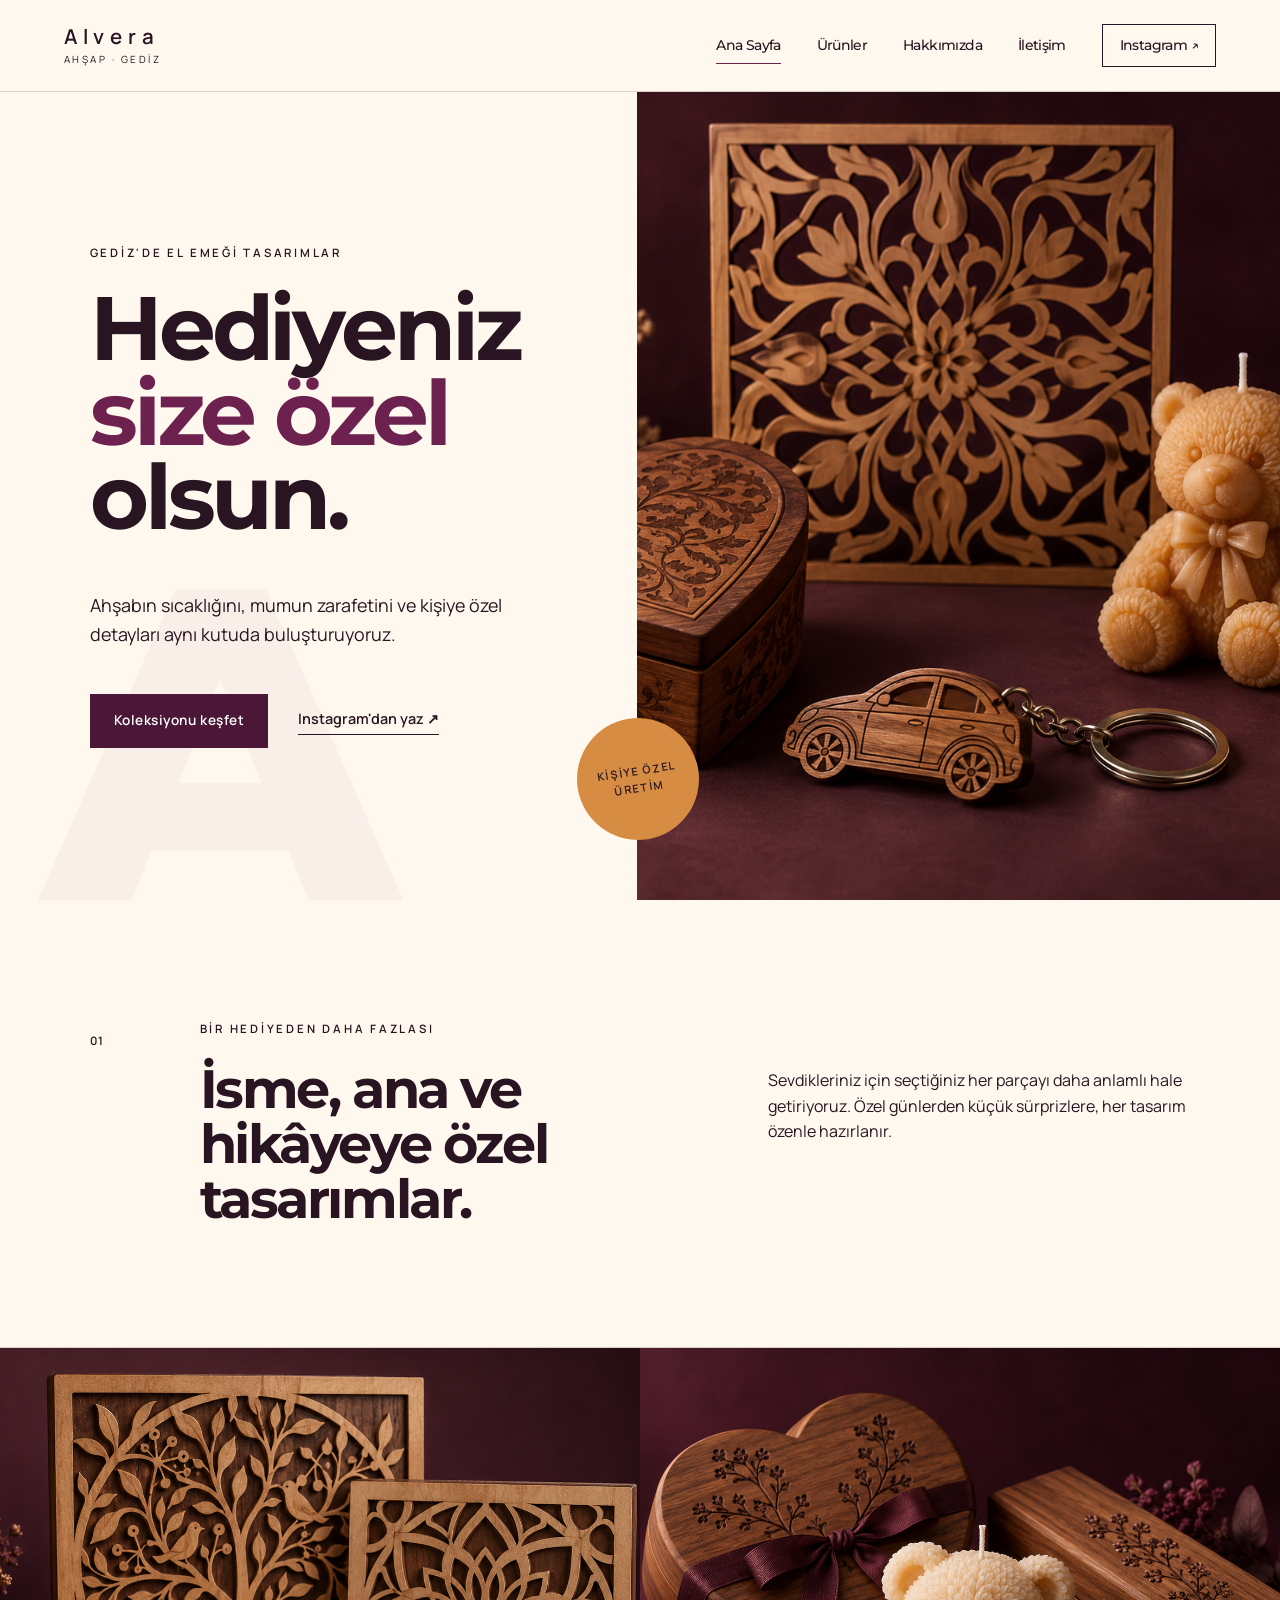
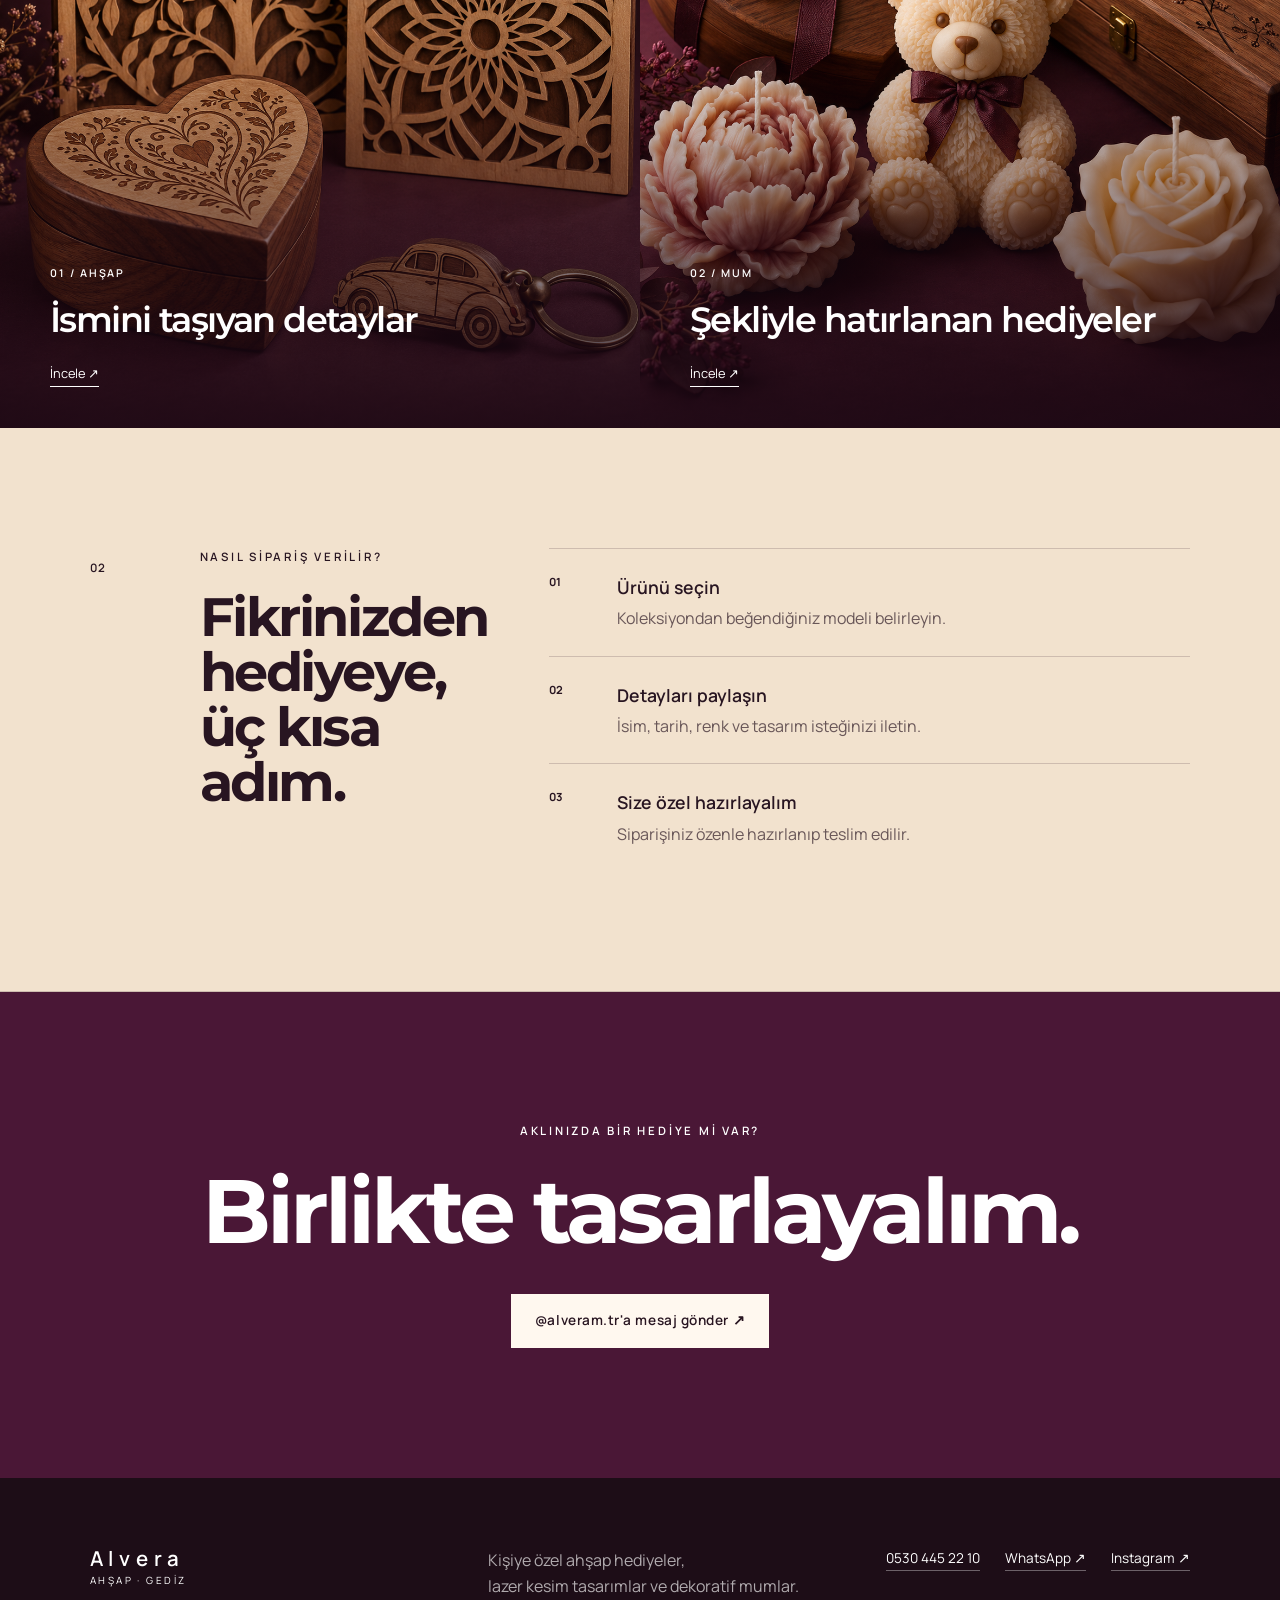
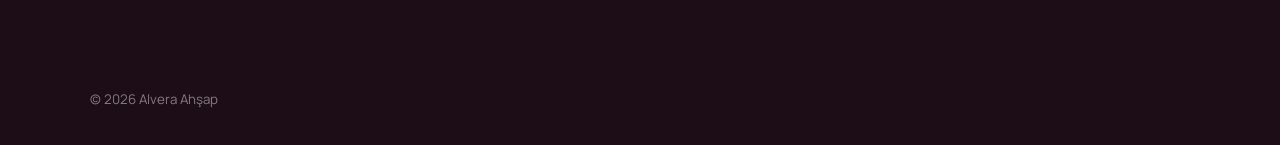
==== commit 128ab988: "Add files via upload" ====
--- a/index.html
+++ b/index.html
@@ -1,3 +1,3 @@
 <!doctype html>
-<html lang="tr"><head><meta charset="UTF-8"><meta name="viewport" content="width=device-width,initial-scale=1"><title>Alveraa Ahşap | Kişiye Özel Hediyeler – Gediz</title><meta name="description" content="Gediz, Kütahya'da kişiye özel ahşap anahtarlıklar, araba hediyeleri, hediye kutuları, lazer kesim tablolar ve dekoratif mumlar."><link rel="icon" href="assets/favicon.svg"><link rel="stylesheet" href="assets/style.css"></head>
-<body><div id="site-header"></div><main><section class="hero"><div class="hero-copy"><p class="eyebrow">GEDİZ'DE EL EMEĞİ TASARIMLAR</p><h1>Hediyeniz<br><em>size özel</em> olsun.</h1><p>Ahşabın sıcaklığını, mumun zarafetini ve kişiye özel detayları aynı kutuda buluşturuyoruz.</p><div class="hero-actions"><a class="button primary" href="urunler.html">Koleksiyonu keşfet</a><a class="text-link" href="https://www.instagram.com/alveraa.tr/" target="_blank" rel="noopener">Instagram'dan yaz <span>↗</span></a></div></div><div class="hero-visual"><img src="assets/hero.jpg" alt="Alveraa Ahşap kişiye özel hediye koleksiyonu"><span class="stamp">KİŞİYE ÖZEL<br>ÜRETİM</span></div></section><section class="intro"><p class="section-no">01</p><div><p class="eyebrow">BİR HEDİYEDEN DAHA FAZLASI</p><h2>İsme, ana ve hikâyeye özel tasarımlar.</h2></div><p>Sevdikleriniz için seçtiğiniz her parçayı daha anlamlı hale getiriyoruz. Özel günlerden küçük sürprizlere, her tasarım özenle hazırlanır.</p></section><section class="featured"><article class="feature-card wood"><img src="assets/wood.jpg" alt="Ahşap anahtarlık ve lazer kesim hediye tasarımları"><div><span>01 / AHŞAP</span><h3>İsmini taşıyan detaylar</h3><a href="urunler.html#ahsap">İncele ↗</a></div></article><article class="feature-card candle"><img src="assets/candles.jpg" alt="Ayıcık ve çiçek biçimli dekoratif mumlar"><div><span>02 / MUM</span><h3>Şekliyle hatırlanan hediyeler</h3><a href="urunler.html#mum">İncele ↗</a></div></article></section><section class="process"><p class="section-no">02</p><div><p class="eyebrow">NASIL SİPARİŞ VERİLİR?</p><h2>Fikrinizden hediyeye, üç kısa adım.</h2></div><ol><li><b>01</b><span>Ürünü seçin</span><p>Koleksiyondan beğendiğiniz modeli belirleyin.</p></li><li><b>02</b><span>Detayları paylaşın</span><p>İsim, tarih, renk ve tasarım isteğinizi iletin.</p></li><li><b>03</b><span>Size özel hazırlayalım</span><p>Siparişiniz özenle hazırlanıp teslim edilir.</p></li></ol></section><section class="cta"><p class="eyebrow">AKLINIZDA BİR HEDİYE Mİ VAR?</p><h2>Birlikte tasarlayalım.</h2><a class="button light" href="https://www.instagram.com/alveraa.tr/" target="_blank" rel="noopener">@alveraa.tr'a mesaj gönder ↗</a></section></main><div id="site-footer"></div><script src="assets/app.js"></script></body></html>
+<html lang="tr"><head><meta charset="UTF-8"><meta name="viewport" content="width=device-width,initial-scale=1"><title>Alvera | Kişiye Özel Hediye, Takı ve Tasarım – Gediz</title><meta name="description" content="Alvera; Gediz ve Kütahya’da kişiye özel hediye, takı, ahşap tasarım, lazer kesim, dekoratif mum ve özel gün hediyeleri sunar."><meta name="keywords" content="Alvera, Alvera hediye, Alvera takı, Alvera Gediz, Alvera Kütahya, kişiye özel hediye, hediyelik eşya, takı, ahşap hediye, lazer kesim, dekoratif mum, kişiye özel tasarım"><meta name="robots" content="index, follow"><meta name="author" content="Alvera"><meta property="og:type" content="website"><meta property="og:locale" content="tr_TR"><meta property="og:site_name" content="Alvera"><meta property="og:title" content="Alvera | Kişiye Özel Hediye, Takı ve Tasarım – Gediz"><meta property="og:description" content="Alvera; Gediz ve Kütahya’da kişiye özel hediye, takı, ahşap tasarım, lazer kesim, dekoratif mum ve özel gün hediyeleri sunar."><meta name="twitter:card" content="summary_large_image"><meta name="twitter:title" content="Alvera | Kişiye Özel Hediye, Takı ve Tasarım – Gediz"><meta name="twitter:description" content="Alvera; Gediz ve Kütahya’da kişiye özel hediye, takı, ahşap tasarım, lazer kesim, dekoratif mum ve özel gün hediyeleri sunar."><link rel="icon" href="assets/favicon.svg"><link rel="stylesheet" href="assets/style.css"></head>
+<body><div id="site-header"></div><main><section class="hero"><div class="hero-copy"><p class="eyebrow">GEDİZ'DE EL EMEĞİ TASARIMLAR</p><h1>Hediyeniz<br><em>size özel</em> olsun.</h1><p>Ahşabın sıcaklığını, mumun zarafetini ve kişiye özel detayları aynı kutuda buluşturuyoruz.</p><div class="hero-actions"><a class="button primary" href="urunler.html">Koleksiyonu keşfet</a><a class="text-link" href="https://www.instagram.com/alveram.tr/" target="_blank" rel="noopener">Instagram'dan yaz <span>↗</span></a></div></div><div class="hero-visual"><img src="assets/hero.jpg" alt="Alvera Ahşap kişiye özel hediye koleksiyonu"><span class="stamp">KİŞİYE ÖZEL<br>ÜRETİM</span></div></section><section class="intro"><p class="section-no">01</p><div><p class="eyebrow">BİR HEDİYEDEN DAHA FAZLASI</p><h2>İsme, ana ve hikâyeye özel tasarımlar.</h2></div><p>Sevdikleriniz için seçtiğiniz her parçayı daha anlamlı hale getiriyoruz. Özel günlerden küçük sürprizlere, her tasarım özenle hazırlanır.</p></section><section class="featured"><article class="feature-card wood"><img src="assets/wood.jpg" alt="Ahşap anahtarlık ve lazer kesim hediye tasarımları"><div><span>01 / AHŞAP</span><h3>İsmini taşıyan detaylar</h3><a href="urunler.html#ahsap">İncele ↗</a></div></article><article class="feature-card candle"><img src="assets/candles.jpg" alt="Ayıcık ve çiçek biçimli dekoratif mumlar"><div><span>02 / MUM</span><h3>Şekliyle hatırlanan hediyeler</h3><a href="urunler.html#mum">İncele ↗</a></div></article></section><section class="process"><p class="section-no">02</p><div><p class="eyebrow">NASIL SİPARİŞ VERİLİR?</p><h2>Fikrinizden hediyeye, üç kısa adım.</h2></div><ol><li><b>01</b><span>Ürünü seçin</span><p>Koleksiyondan beğendiğiniz modeli belirleyin.</p></li><li><b>02</b><span>Detayları paylaşın</span><p>İsim, tarih, renk ve tasarım isteğinizi iletin.</p></li><li><b>03</b><span>Size özel hazırlayalım</span><p>Siparişiniz özenle hazırlanıp teslim edilir.</p></li></ol></section><section class="cta"><p class="eyebrow">AKLINIZDA BİR HEDİYE Mİ VAR?</p><h2>Birlikte tasarlayalım.</h2><a class="button light" href="https://www.instagram.com/alveram.tr/" target="_blank" rel="noopener">@alveram.tr'a mesaj gönder ↗</a></section></main><div id="site-footer"></div><script src="assets/app.js"></script></body></html>
